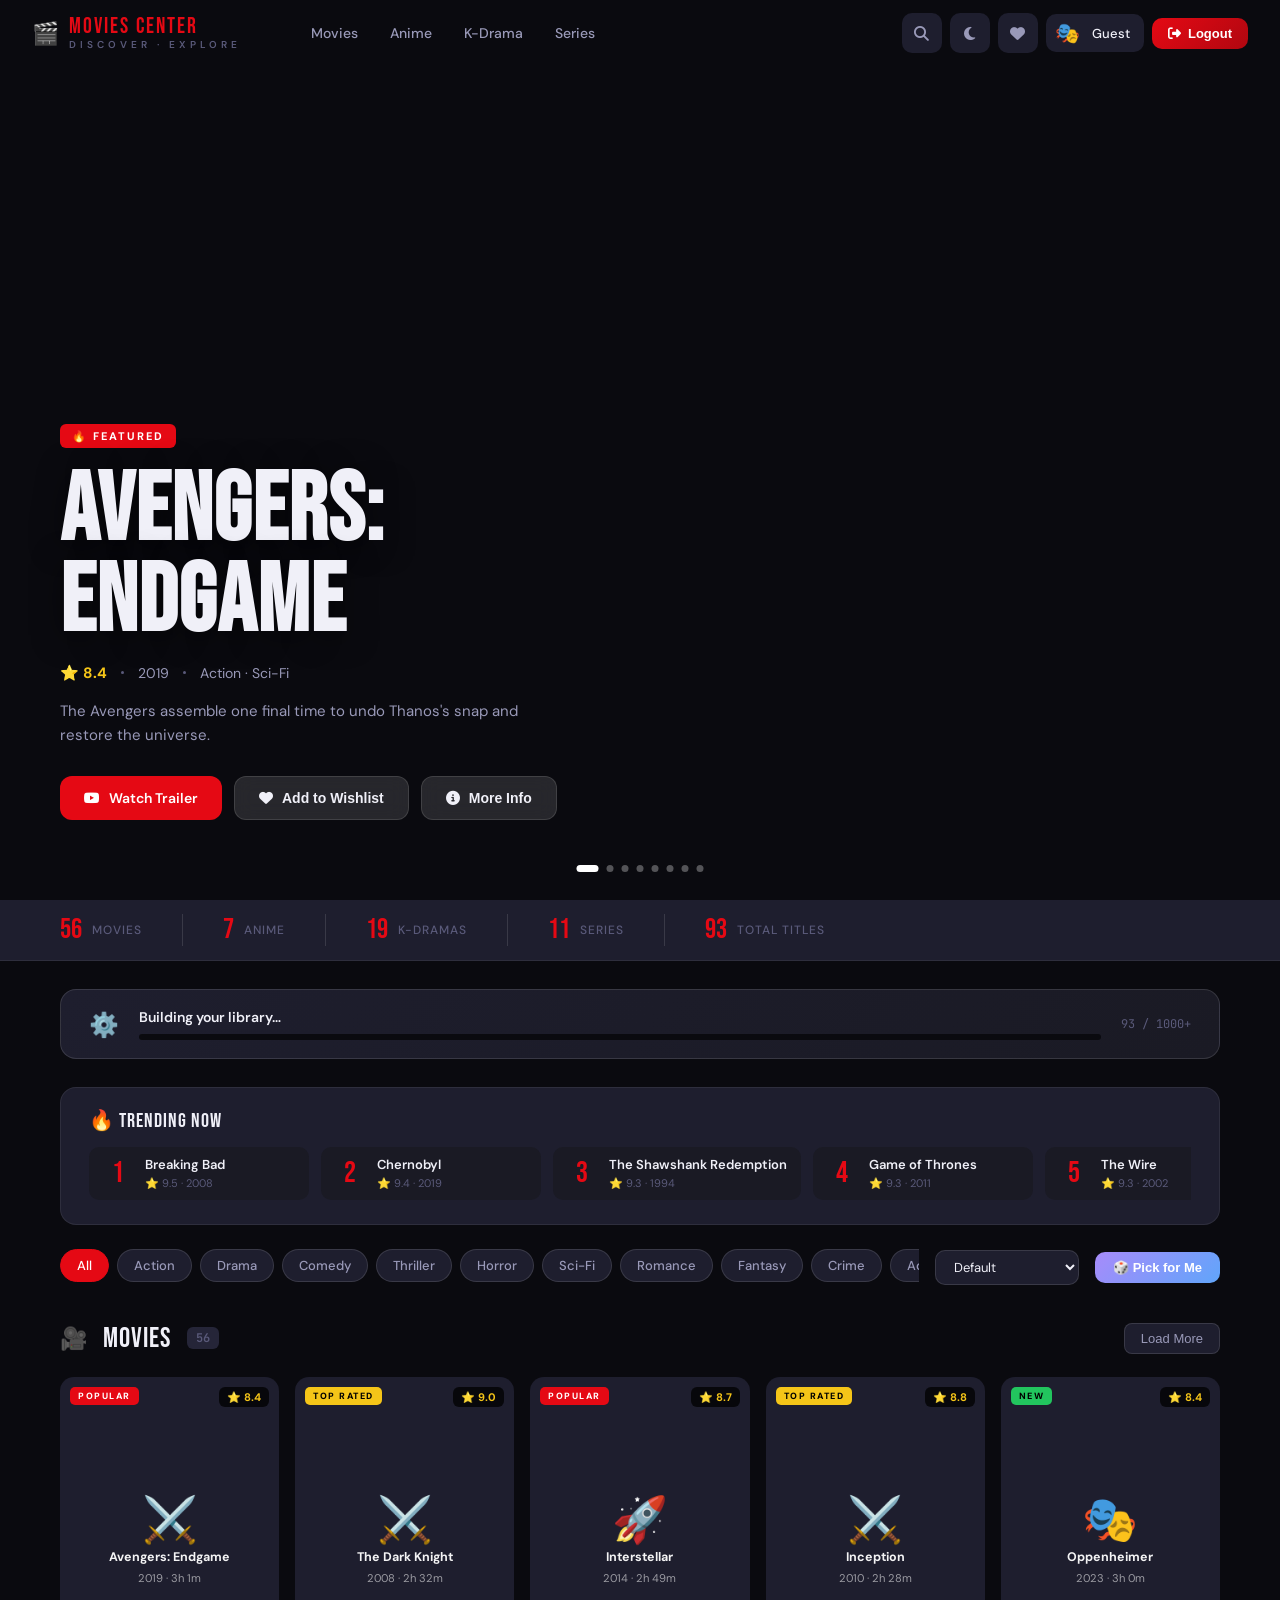
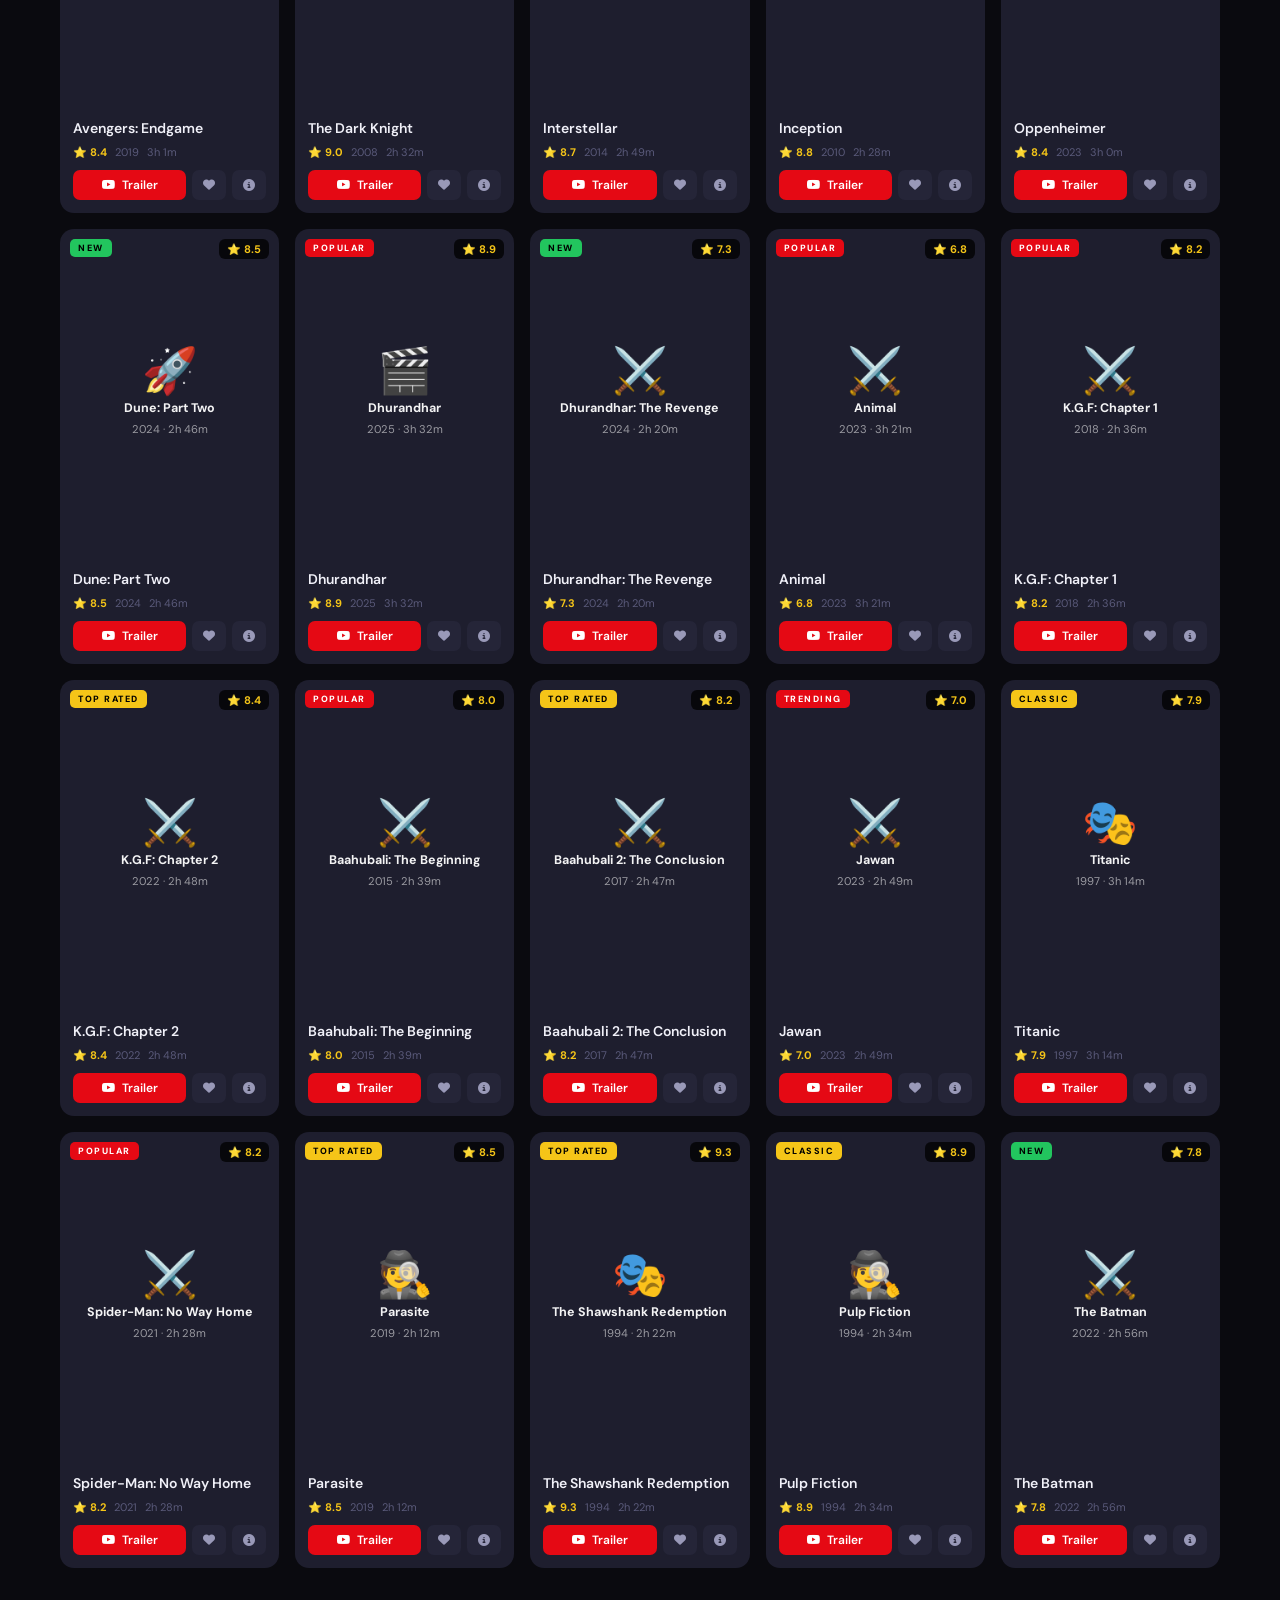
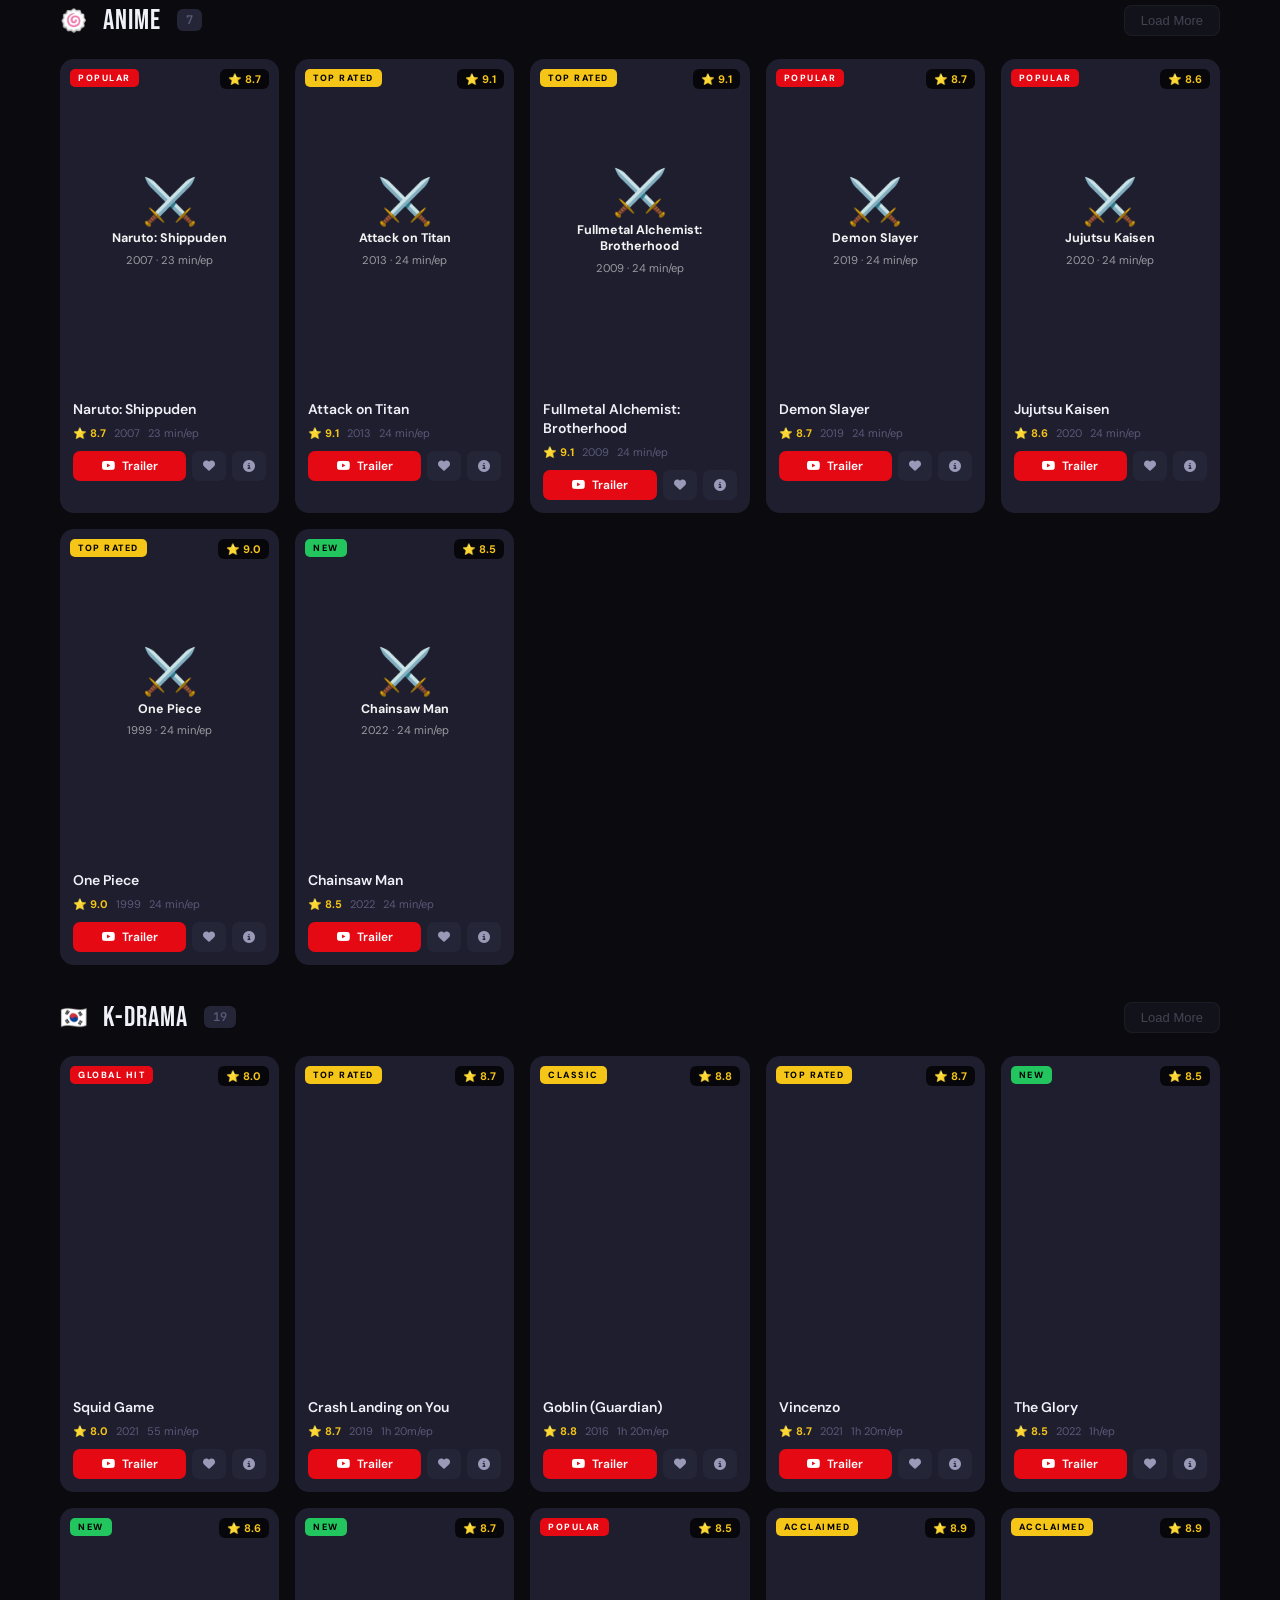
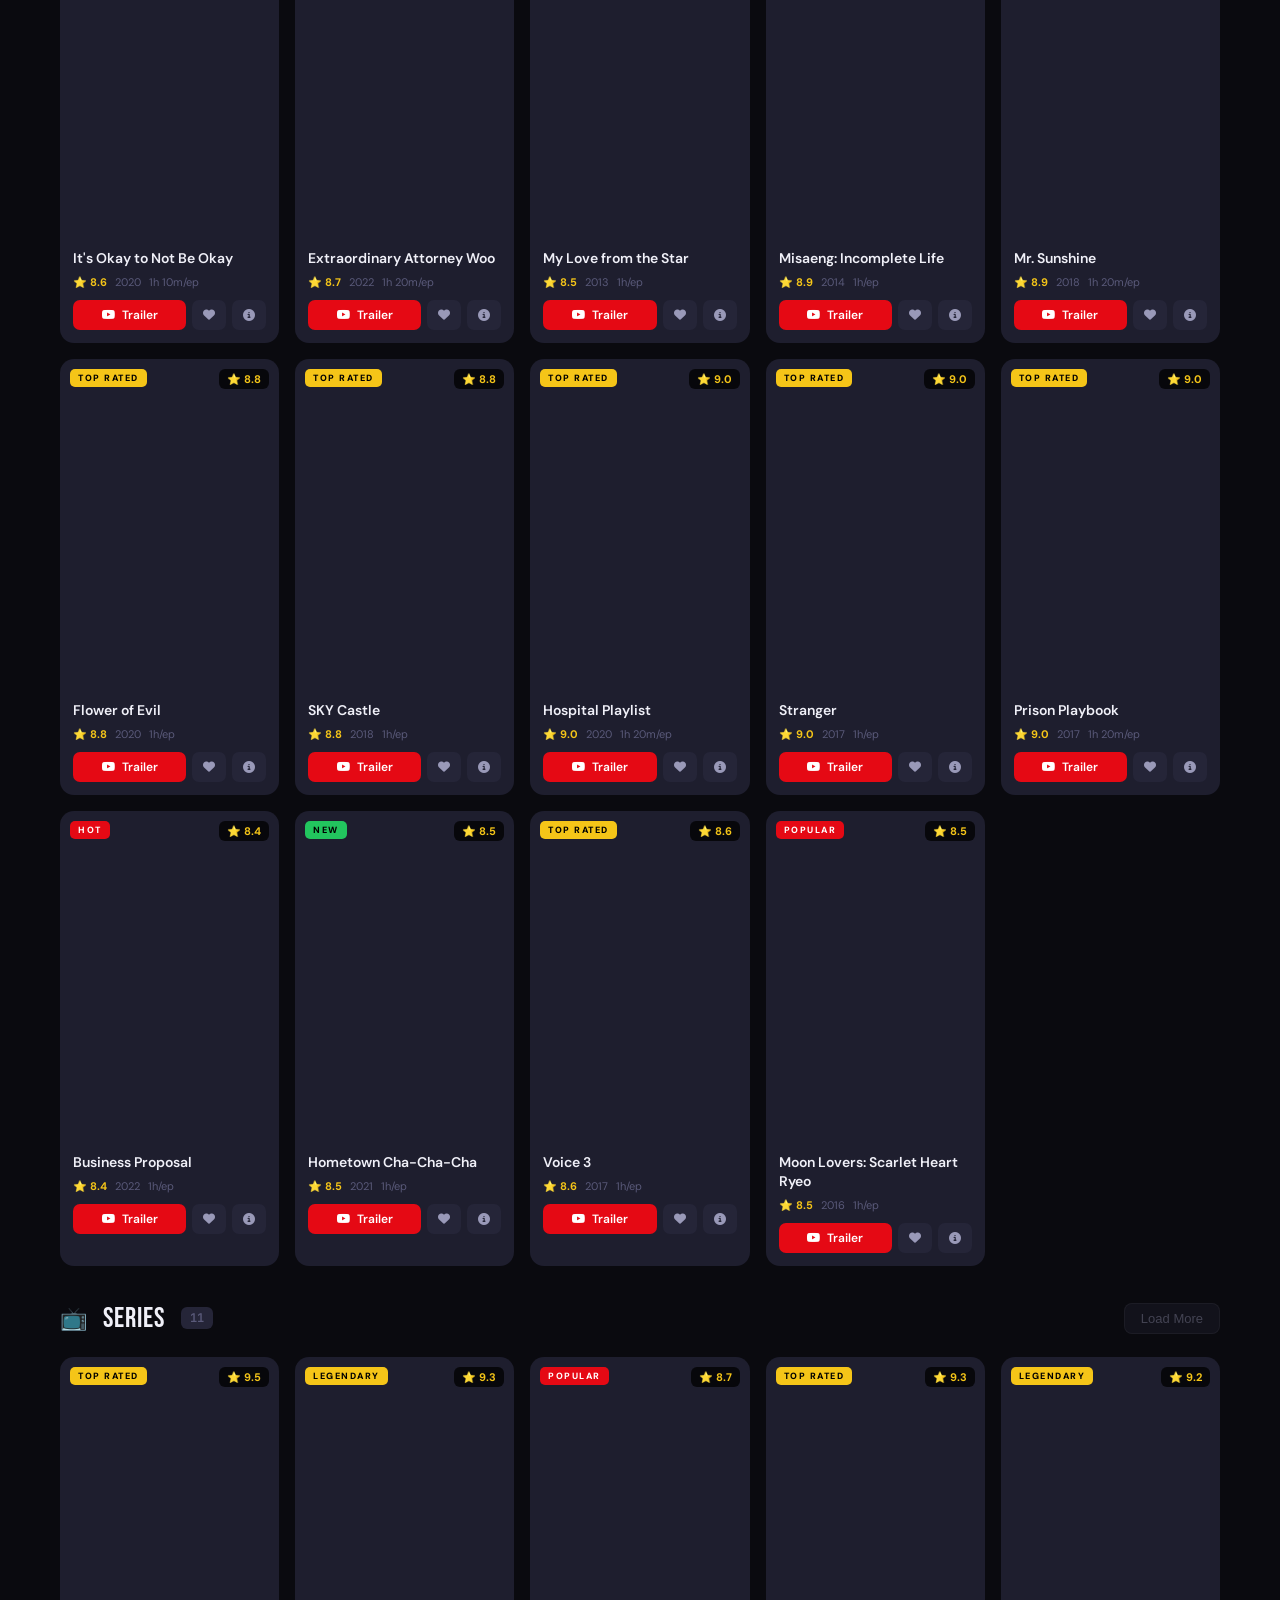
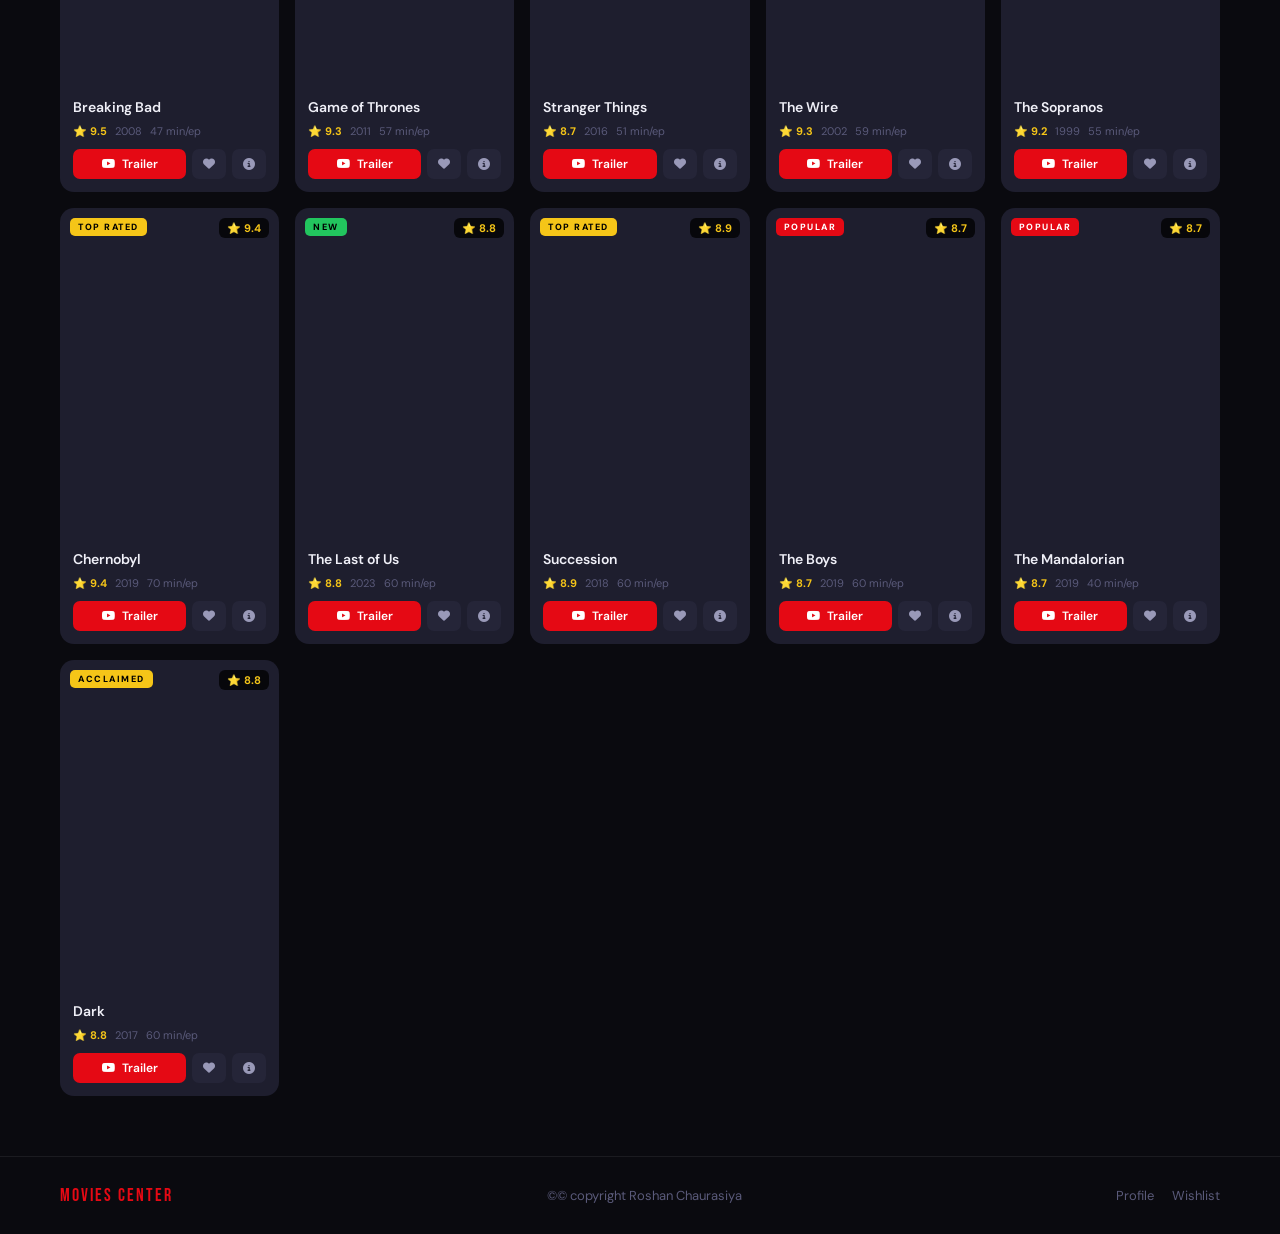
==== home.html @ f65ef21e "Add files via upload" ====
<!DOCTYPE html>
<html lang="en">
<head>
<meta charset="UTF-8"/>
<meta name="viewport" content="width=device-width,initial-scale=1.0"/>
<title>Movies Center — Discover</title>
<link rel="preconnect" href="https://fonts.googleapis.com"/>
<link href="https://fonts.googleapis.com/css2?family=Bebas+Neue&family=DM+Sans:wght@300;400;500;600&family=JetBrains+Mono:wght@400;600&display=swap" rel="stylesheet"/>
<link rel="stylesheet" href="https://cdnjs.cloudflare.com/ajax/libs/font-awesome/6.5.0/css/all.min.css"/>
<link rel = "stylesheet" href = "home.css">
</head>
<body>

<!-- ══ HEADER ══ -->
<header id="siteHeader">
  <a class="hdr-logo" href="#">
    <span class="hdr-logo-icon">🎬</span>
    <div>
      <div class="hdr-logo-text">Movies Center</div>
      <div class="hdr-logo-sub">Discover · Explore</div>
    </div>
  </a>
  <nav class="hdr-nav">
    <a onclick="navTo('moviesSection')">Movies</a>
    <a onclick="navTo('animeSection')">Anime</a>
    <a onclick="navTo('kdramaSection')">K-Drama</a>
    <a onclick="navTo('seriesSection')">Series</a>
  </nav>
  <div class="hdr-right">
    <div class="srch-inline-wrap" id="srchIW">
      <input id="srchInput" type="text" placeholder="Search titles, genres, cast…" oninput="doSearch(this.value)"/>
      <button class="srch-clear" onclick="clearSearch()" title="Clear"><i class="fa-solid fa-xmark"></i></button>
    </div>
    <button class="hdr-icon-btn" id="srchTog" title="Search (S)"><i class="fa-solid fa-magnifying-glass"></i></button>
    <button class="hdr-icon-btn" id="themeTog" title="Toggle theme (T)"><i class="fa-solid fa-moon"></i></button>
    <button class="hdr-icon-btn" onclick="openModal('wlModal')" title="Wishlist (W)">
      <i class="fa-solid fa-heart"></i>
      <span class="wl-badge" id="wlBdg">0</span>
    </button>
    <div class="hdr-profile" onclick="openModal('profBg')">
      <span class="hdr-av" id="hdrAv">🎭</span>
      <span class="hdr-nm" id="hdrNm">Guest</span>
    </div>
    <button class="logout-btn" onclick="logout()"><i class="fa-solid fa-right-from-bracket"></i> Logout</button>
  </div>
</header>

<!-- ══ HERO ══ -->
<section id="hero">
  <div class="hero-bg" id="heroBg"></div>
  <div class="hero-content">
    <div class="hero-badge" id="heroBadge">🔥 Featured</div>
    <h1 id="heroTitle">Movies Center</h1>
    <div class="hero-meta">
      <span class="hero-star" id="heroStars">⭐ 8.5</span>
      <span class="hero-dot"></span>
      <span id="heroYear"></span>
      <span class="hero-dot"></span>
      <span id="heroGenre"></span>
    </div>
    <p id="heroDesc">Discover the best movies, anime, K-dramas and series from around the world.</p>
    <div class="hero-btns">
      <a class="h-btn h-btn-primary" id="heroTrailerBtn" href="#" target="_blank" rel="noopener">
        <i class="fa-brands fa-youtube"></i> Watch Trailer
      </a>
      <button class="h-btn h-btn-sec" id="heroWlBtn" onclick="heroWlToggle()">
        <i class="fa-solid fa-heart"></i> Add to Wishlist
      </button>
      <button class="h-btn h-btn-sec" onclick="heroInfoOpen()">
        <i class="fa-solid fa-circle-info"></i> More Info
      </button>
    </div>
  </div>
  <div class="hero-dots" id="heroDots"></div>
</section>

<!-- ══ STATS BAR ══ -->
<div class="stats-bar" id="statsBar">
  <div class="stat-item"><div class="stat-num" id="s-movies">0</div><div class="stat-lbl">Movies</div></div>
  <div class="stat-div"></div>
  <div class="stat-item"><div class="stat-num" id="s-anime">0</div><div class="stat-lbl">Anime</div></div>
  <div class="stat-div"></div>
  <div class="stat-item"><div class="stat-num" id="s-kdrama">0</div><div class="stat-lbl">K-Dramas</div></div>
  <div class="stat-div"></div>
  <div class="stat-item"><div class="stat-num" id="s-series">0</div><div class="stat-lbl">Series</div></div>
  <div class="stat-div"></div>
  <div class="stat-item"><div class="stat-num" id="s-total">0</div><div class="stat-lbl">Total Titles</div></div>
</div>

<!-- ══ PROGRESS ══ -->
<div id="genProgress">
  <span class="gen-icon">⚙️</span>
  <div class="gen-text-wrap">
    <div class="gen-label" id="genLabel">Building your library…</div>
    <div class="gen-bar-wrap"><div id="genFill"></div></div>
  </div>
  <span class="gen-count" id="genCountLabel">0 / 1000+</span>
</div>

<!-- ══ TRENDING STRIP ══ -->
<div class="trending-strip section" id="trendingStrip">
  <div class="trending-title">🔥 Trending Now</div>
  <div class="trending-items" id="trendingItems"></div>
</div>

<!-- ══ CONTROLS ══ -->
<div class="controls-bar">
  <div class="genre-bar" id="genreBar"></div>
  <select class="sort-select" id="sortSel" onchange="renderAll()">
    <option value="default">Default</option>
    <option value="rating">⭐ Rating</option>
    <option value="year-new">🆕 Newest First</option>
    <option value="year-old">🕰️ Oldest First</option>
    <option value="title">🔤 A–Z</option>
  </select>
  <button class="random-btn" onclick="randomPick()">🎲 Pick for Me</button>
</div>

<!-- ══ SEARCH RESULTS ══ -->
<div id="searchSec">
  <div class="srch-hdr">
    <span class="srch-title">Search Results</span>
    <span id="srchCount"></span>
  </div>
  <div class="srch-grid" id="srchGrid"></div>
  <div class="srch-empty" id="srchEmpty" style="display:none"><i class="fa-solid fa-film"></i>No results found</div>
</div>

<!-- ══ SECTIONS ══ -->
<div class="section" id="moviesSection">
  <div class="sec-hdr">
    <span class="sec-emoji">🎥</span>
    <span class="sec-title">Movies</span>
    <span class="sec-count" id="movies-count">0</span>
    <button class="sec-more" id="movies-more" onclick="loadMore('movies')">Load More</button>
  </div>
  <div class="cards-row" id="moviesRow"></div>
</div>

<div class="section" id="animeSection">
  <div class="sec-hdr">
    <span class="sec-emoji">🍥</span>
    <span class="sec-title">Anime</span>
    <span class="sec-count" id="anime-count">0</span>
    <button class="sec-more" id="anime-more" onclick="loadMore('anime')">Load More</button>
  </div>
  <div class="cards-row" id="animeRow"></div>
</div>

<div class="section" id="kdramaSection">
  <div class="sec-hdr">
    <span class="sec-emoji">🇰🇷</span>
    <span class="sec-title">K-Drama</span>
    <span class="sec-count" id="kdrama-count">0</span>
    <button class="sec-more" id="kdrama-more" onclick="loadMore('kdrama')">Load More</button>
  </div>
  <div class="cards-row" id="kdramaRow"></div>
</div>

<div class="section" id="seriesSection">
  <div class="sec-hdr">
    <span class="sec-emoji">📺</span>
    <span class="sec-title">Series</span>
    <span class="sec-count" id="series-count">0</span>
    <button class="sec-more" id="series-more" onclick="loadMore('series')">Load More</button>
  </div>
  <div class="cards-row" id="seriesRow"></div>
</div>

<footer>
  <div class="footer-logo">Movies Center</div>
  <div class="footer-txt"> ©© copyright Roshan Chaurasiya</div>
  <div class="footer-links">
    <a href="#" onclick="openModal('profBg');return false;">Profile</a>
    <a href="#" onclick="openModal('wlModal');return false;">Wishlist</a>
  </div>
</footer>

<!-- ══ BACK TO TOP ══ -->
<button id="bttBtn" onclick="window.scrollTo({top:0,behavior:'smooth'})" title="Back to top"><i class="fa-solid fa-chevron-up"></i></button>

<!-- ══ TOAST ══ -->
<div id="toast"><span id="toastIcon"></span><span id="toastTxt"></span></div>

<!-- ══ INFO MODAL ══ -->
<div class="modal-bg" id="infoBg">
  <div class="modal-box">
    <button class="modal-close" onclick="closeModal('infoBg')"><i class="fa-solid fa-xmark"></i></button>
    <div class="info-hero" id="infoHero"></div>
    <div class="info-body">
      <div class="info-top">
        <div class="info-poster-g" id="infoPg"></div>
        <div>
          <div class="info-tags" id="infoTags"></div>
          <h2 id="infoTitle"></h2>
        </div>
      </div>
      <div class="info-meta-row" id="infoMeta"></div>
      <p id="infoDesc"></p>
      <div class="info-extras" id="infoExtras"></div>
      <div class="info-action-row">
        <button class="ia-btn ia-trailer" id="infoPlayBtn" onclick="playEmbed()"><i class="fa-solid fa-play"></i> Watch Now</button>
        <a class="ia-btn ia-trailer" id="infoTrailerBtn" href="#" target="_blank" rel="noopener"><i class="fa-brands fa-youtube"></i> Watch Trailer</a>
        <button class="ia-btn ia-wl" id="infoWlBtn" onclick="infoWlToggle()"><i class="fa-solid fa-heart"></i> Add to Wishlist</button>
      </div>
      <div class="info-embed" id="infoEmbed" style="display:none">
        <iframe id="embedFrame" src="" width="100%" height="500" frameborder="0" allowfullscreen sandbox="allow-scripts allow-same-origin"></iframe>
      </div>
      <div class="info-similar" id="infoSimilar">
        <div class="info-similar-title">Similar Titles</div>
        <div class="sim-grid" id="simGrid"></div>
      </div>
    </div>
  </div>
</div>

<!-- ══ WISHLIST MODAL ══ -->
<div class="modal-bg" id="wlModal">
  <div class="modal-box">
    <button class="modal-close" onclick="closeModal('wlModal')"><i class="fa-solid fa-xmark"></i></button>
    <div style="padding:28px 32px 32px;">
      <div class="wl-hdr">
        <span style="font-size:24px;">💖</span>
        <span class="wl-title">My Wishlist</span>
        <button class="clear-wl-btn" onclick="clearAllWishlist()">Clear All</button>
      </div>
      <div class="wl-empty" id="wlEmpty">
        <i class="fa-regular fa-heart"></i>
        <p>Your wishlist is empty</p>
        <small>Click ❤️ on any title to save it here</small>
      </div>
      <div class="wl-grid" id="wlGrid"></div>
    </div>
  </div>
</div>

<!-- ══ PROFILE MODAL ══ -->
<div class="modal-bg" id="profBg">
  <div class="modal-box prof-modal">
    <button class="modal-close" onclick="closeModal('profBg')" style="float:right;position:relative;top:0;right:0;margin:0 0 12px 0;"><i class="fa-solid fa-xmark"></i></button>
    <div class="prof-title">My Profile</div>
    <span class="prof-av-big" id="bigAv">🎭</span>
    <div class="av-grid" id="avGrid"></div>
    <div class="pf-label">Display Name</div>
    <input class="pf-inp" id="pfName" type="text" placeholder="Enter your name…" maxlength="24"/>
    <button class="pf-save" onclick="saveProfile()">Save Profile</button>
    <div id="saveMsg"></div>
  </div>
</div>

<script src = "home.js" ></script>
</body>
</html>
---- home.css ----
:root{
  --bg:#0a0a0f;
  --bg2:#111118;
  --bg3:#1a1a24;
  --surface:#1e1e2e;
  --surface2:#252538;
  --border:rgba(255,255,255,.07);
  --border2:rgba(255,255,255,.12);
  --text:#f0f0f8;
  --text2:#9999b8;
  --text3:#5a5a7a;
  --accent:#e50914;
  --accent2:#ff6b35;
  --gold:#f5c518;
  --green:#22c55e;
  --purple:#a78bfa;
  --blue:#60a5fa;
  --card-r:14px;
  --trans:.22s cubic-bezier(.4,0,.2,1);
}

[data-theme="light"]{
  --bg:#f0f0f8;
  --bg2:#e8e8f4;
  --bg3:#dcdcee;
  --surface:#ffffff;
  --surface2:#f4f4fc;
  --border:rgba(0,0,0,.08);
  --border2:rgba(0,0,0,.14);
  --text:#0a0a1a;
  --text2:#44445a;
  --text3:#9090a8;
}
*,*::before,*::after{box-sizing:border-box;margin:0;padding:0;}
html{scroll-behavior:smooth;}
body{font-family:'DM Sans',sans-serif;background:var(--bg);color:var(--text);min-height:100vh;overflow-x:hidden;transition:background var(--trans),color var(--trans);}

/* ── SCROLLBAR ── */
::-webkit-scrollbar{width:6px;}
::-webkit-scrollbar-track{background:var(--bg);}
::-webkit-scrollbar-thumb{background:var(--surface2);border-radius:3px;}

/* ── HEADER ── */
#siteHeader{position:fixed;top:0;left:0;right:0;z-index:200;padding:0 32px;height:66px;display:flex;align-items:center;gap:24px;transition:background .3s,backdrop-filter .3s,box-shadow .3s;}
#siteHeader.solid{background:rgba(10,10,15,.92);backdrop-filter:blur(18px);box-shadow:0 1px 0 var(--border);}
[data-theme="light"] #siteHeader.solid{background:rgba(240,240,248,.92);}
.hdr-logo{display:flex;align-items:center;gap:10px;text-decoration:none;flex-shrink:0;}
.hdr-logo-icon{font-size:22px;}
.hdr-logo-text{font-family:'Bebas Neue',sans-serif;font-size:22px;letter-spacing:2px;color:var(--accent);line-height:1;}
.hdr-logo-sub{font-size:10px;font-weight:600;letter-spacing:4px;color:var(--text3);text-transform:uppercase;line-height:1;margin-top:2px;}
.hdr-nav{display:flex;align-items:center;gap:4px;margin-left:32px;}
.hdr-nav a{font-size:14px;font-weight:500;color:var(--text2);text-decoration:none;padding:7px 14px;border-radius:8px;transition:color var(--trans),background var(--trans);cursor:pointer;}
.hdr-nav a:hover,.hdr-nav a.active-nav{color:var(--text);background:var(--surface);}
.hdr-right{margin-left:auto;display:flex;align-items:center;gap:8px;}
.hdr-icon-btn{width:40px;height:40px;border:none;background:var(--surface);border-radius:10px;color:var(--text2);cursor:pointer;display:flex;align-items:center;justify-content:center;font-size:15px;transition:all var(--trans);position:relative;}
.hdr-icon-btn:hover{background:var(--surface2);color:var(--text);}
.wl-badge{position:absolute;top:-4px;right:-4px;background:var(--accent);color:#fff;font-size:9px;font-weight:700;min-width:16px;height:16px;border-radius:8px;display:none;align-items:center;justify-content:center;padding:0 4px;}
.wl-badge.show{display:flex;}
.hdr-profile{display:flex;align-items:center;gap:10px;background:var(--surface);padding:6px 14px 6px 8px;border-radius:10px;cursor:pointer;transition:background var(--trans);}
.hdr-profile:hover{background:var(--surface2);}
.hdr-av{font-size:20px;width:28px;text-align:center;}
.hdr-nm{font-size:13px;font-weight:500;color:var(--text);}
.logout-btn{background:linear-gradient(135deg,var(--accent),#b00710);color:#fff;border:none;padding:8px 16px;border-radius:10px;font-size:13px;font-weight:600;cursor:pointer;display:flex;align-items:center;gap:7px;transition:opacity var(--trans),transform var(--trans);}
.logout-btn:hover{opacity:.88;transform:translateY(-1px);}

/* ── SEARCH BAR ── */
.srch-inline-wrap{overflow:hidden;max-width:0;opacity:0;transition:max-width .35s ease,opacity .25s ease;display:flex;align-items:center;}
.srch-inline-wrap.open{max-width:340px;opacity:1;}
.srch-inline-wrap input{background:var(--surface);border:1px solid var(--border2);color:var(--text);padding:8px 14px;border-radius:10px;font-size:14px;font-family:inherit;width:280px;outline:none;transition:border-color var(--trans);}
.srch-inline-wrap input:focus{border-color:var(--accent);}
.srch-clear{background:none;border:none;color:var(--text3);cursor:pointer;padding:4px 8px;font-size:14px;transition:color var(--trans);}
.srch-clear:hover{color:var(--text);}

/* ── HERO ── */
#hero{height:100vh;min-height:600px;position:relative;display:flex;align-items:flex-end;padding:0 60px 80px;overflow:hidden;}
.hero-bg{position:absolute;inset:0;background-size:cover;background-position:center top;transition:opacity .8s ease;}
.hero-bg::after{content:'';position:absolute;inset:0;background:linear-gradient(to right,rgba(10,10,15,.95) 38%,rgba(10,10,15,.4) 70%,transparent 100%),linear-gradient(to top,rgba(10,10,15,.98) 0%,rgba(10,10,15,.5) 30%,transparent 60%);}
[data-theme="light"] .hero-bg::after{background:linear-gradient(to right,rgba(240,240,248,.96) 38%,rgba(240,240,248,.55) 70%,transparent 100%),linear-gradient(to top,rgba(240,240,248,.98) 0%,rgba(240,240,248,.6) 30%,transparent 60%);}
.hero-content{position:relative;z-index:2;max-width:600px;}
.hero-badge{display:inline-flex;align-items:center;gap:7px;background:var(--accent);color:#fff;font-size:11px;font-weight:700;letter-spacing:2px;text-transform:uppercase;padding:5px 12px;border-radius:6px;margin-bottom:18px;}
#heroTitle{font-family:'Bebas Neue',sans-serif;font-size:clamp(52px,8vw,96px);line-height:.95;letter-spacing:1px;margin-bottom:14px;text-shadow:0 4px 30px rgba(0,0,0,.5);}
.hero-meta{display:flex;align-items:center;gap:14px;font-size:14px;color:var(--text2);margin-bottom:16px;flex-wrap:wrap;}
.hero-star{color:var(--gold);font-weight:700;font-size:15px;}
.hero-dot{width:3px;height:3px;border-radius:50%;background:var(--text3);}
#heroDesc{font-size:15px;color:var(--text2);line-height:1.65;max-width:480px;margin-bottom:28px;display:-webkit-box;-webkit-line-clamp:3;line-clamp:3;-webkit-box-orient:vertical;overflow:hidden;}
.hero-btns{display:flex;gap:12px;flex-wrap:wrap;}
.h-btn{display:inline-flex;align-items:center;gap:9px;padding:13px 24px;border-radius:12px;font-size:14px;font-weight:600;cursor:pointer;transition:all var(--trans);border:none;text-decoration:none;}
.h-btn-primary{background:var(--accent);color:#fff;}
.h-btn-primary:hover{background:#c5030e;transform:translateY(-2px);box-shadow:0 8px 30px rgba(229,9,20,.4);}
.h-btn-sec{background:rgba(255,255,255,.12);color:var(--text);backdrop-filter:blur(10px);border:1px solid var(--border2);}
.h-btn-sec:hover{background:rgba(255,255,255,.2);transform:translateY(-2px);}
.h-btn-sec.active{background:var(--accent);color:#fff;border-color:transparent;}
/* Hero dots */
.hero-dots{position:absolute;bottom:28px;left:50%;transform:translateX(-50%);display:flex;gap:8px;z-index:3;}
.h-dot{width:7px;height:7px;border-radius:50%;background:rgba(255,255,255,.3);cursor:pointer;transition:all .3s;}
.h-dot.active{background:#fff;width:22px;border-radius:4px;}

/* ── STATS BAR ── */
.stats-bar{background:var(--surface);border-bottom:1px solid var(--border);padding:14px 60px;display:flex;align-items:center;gap:40px;overflow-x:auto;}
.stat-item{display:flex;align-items:center;gap:10px;flex-shrink:0;}
.stat-num{font-family:'Bebas Neue',sans-serif;font-size:28px;color:var(--accent);line-height:1;}
.stat-lbl{font-size:12px;font-weight:500;color:var(--text3);text-transform:uppercase;letter-spacing:1px;}
.stat-div{width:1px;height:32px;background:var(--border2);}

/* ── PROGRESS BAR ── */
#genProgress{background:linear-gradient(135deg,var(--surface),var(--bg3));border:1px solid var(--border2);border-radius:16px;padding:18px 28px;margin:28px 60px 0;display:none;align-items:center;gap:20px;}
.gen-icon{font-size:24px;animation:spin 2s linear infinite;}
@keyframes spin{to{transform:rotate(360deg);}}
.gen-text-wrap{flex:1;}
.gen-label{font-size:14px;font-weight:600;color:var(--text);margin-bottom:8px;}
.gen-bar-wrap{background:var(--bg);border-radius:6px;height:6px;overflow:hidden;}
#genFill{height:100%;background:linear-gradient(90deg,var(--accent),var(--accent2));border-radius:6px;width:4%;transition:width .5s ease;}
.gen-count{font-family:'JetBrains Mono',monospace;font-size:12px;color:var(--text3);white-space:nowrap;}

/* ── CONTROLS BAR ── */
.controls-bar{padding:24px 60px 0;display:flex;align-items:center;gap:16px;flex-wrap:wrap;}
.genre-bar{display:flex;gap:8px;overflow-x:auto;flex:1;padding-bottom:4px;}
.genre-bar::-webkit-scrollbar{height:0;}
.g-chip{padding:7px 16px;border-radius:20px;border:1px solid var(--border2);background:var(--surface);color:var(--text2);font-size:13px;font-weight:500;cursor:pointer;white-space:nowrap;transition:all var(--trans);}
.g-chip:hover{border-color:var(--accent);color:var(--text);}
.g-chip.active{background:var(--accent);border-color:var(--accent);color:#fff;}
.sort-select{background:var(--surface);border:1px solid var(--border2);color:var(--text);padding:7px 14px;border-radius:10px;font-size:13px;font-family:inherit;cursor:pointer;outline:none;transition:border-color var(--trans);}
.sort-select:focus{border-color:var(--accent);}
.random-btn{display:flex;align-items:center;gap:8px;background:linear-gradient(135deg,var(--purple),var(--blue));color:#fff;border:none;padding:8px 18px;border-radius:10px;font-size:13px;font-weight:600;cursor:pointer;transition:opacity var(--trans),transform var(--trans);white-space:nowrap;}
.random-btn:hover{opacity:.88;transform:translateY(-1px);}

/* ── SECTIONS ── */
.section{padding:36px 60px 0;opacity:0;transform:translateY(28px);transition:opacity .6s ease,transform .6s ease;}
.section.visible{opacity:1;transform:none;}
.sec-hdr{display:flex;align-items:center;gap:16px;margin-bottom:22px;}
.sec-title{font-family:'Bebas Neue',sans-serif;font-size:28px;letter-spacing:1px;}
.sec-emoji{font-size:22px;}
.sec-count{font-size:12px;font-weight:600;background:var(--surface2);color:var(--text3);padding:3px 9px;border-radius:6px;font-family:'JetBrains Mono',monospace;}
.sec-more{margin-left:auto;background:var(--surface);border:1px solid var(--border2);color:var(--text2);padding:7px 16px;border-radius:8px;font-size:13px;cursor:pointer;transition:all var(--trans);}
.sec-more:hover:not(:disabled){background:var(--surface2);color:var(--text);}
.sec-more:disabled{opacity:.4;cursor:not-allowed;}
.cards-row{display:grid;grid-template-columns:repeat(auto-fill,minmax(190px,1fr));gap:16px;}

/* ── CARD ── */
.movie-card{border-radius:var(--card-r);overflow:hidden;background:var(--surface);cursor:pointer;transition:transform .25s ease,box-shadow .25s ease;position:relative;}
.movie-card:hover{transform:translateY(-6px) scale(1.015);box-shadow:0 20px 50px rgba(0,0,0,.5);}
.poster{position:relative;aspect-ratio:2/3;overflow:hidden;}
.poster img{width:100%;height:100%;object-fit:cover;display:block;transition:transform .4s ease;}
.movie-card:hover .poster img{transform:scale(1.06);}
.poster-fb{position:absolute;inset:0;display:flex;flex-direction:column;align-items:center;justify-content:center;font-size:50px;pointer-events:none;}
.poster-letter{font-family:'Bebas Neue',sans-serif;font-size:60px;color:rgba(255,255,255,.12);margin-top:-8px;}
.card-bdg{position:absolute;top:10px;left:10px;font-size:9px;font-weight:800;letter-spacing:1.5px;text-transform:uppercase;padding:3px 8px;border-radius:5px;z-index:2;}
.bdg-red{background:var(--accent);color:#fff;}
.bdg-gold{background:var(--gold);color:#000;}
.bdg-green{background:var(--green);color:#000;}
.rtg-bdg{position:absolute;top:10px;right:10px;background:rgba(0,0,0,.75);backdrop-filter:blur(6px);color:var(--gold);font-size:11px;font-weight:700;padding:3px 8px;border-radius:6px;z-index:2;}
.poster-ov{position:absolute;inset:0;background:rgba(0,0,0,.5);display:flex;align-items:center;justify-content:center;opacity:0;transition:opacity var(--trans);z-index:3;}
.movie-card:hover .poster-ov{opacity:1;}
.play-circle{width:54px;height:54px;border-radius:50%;background:rgba(255,255,255,.15);backdrop-filter:blur(8px);border:2px solid rgba(255,255,255,.4);display:flex;align-items:center;justify-content:center;font-size:18px;color:#fff;transition:transform .2s,background .2s;}
.play-circle:hover{background:var(--accent);transform:scale(1.12);border-color:var(--accent);}
.rm-btn{position:absolute;top:8px;right:8px;width:28px;height:28px;border-radius:50%;background:rgba(229,9,20,.85);border:none;color:#fff;font-size:12px;cursor:pointer;display:flex;align-items:center;justify-content:center;z-index:4;transition:transform var(--trans),background var(--trans);}
.rm-btn:hover{background:var(--accent);transform:scale(1.15);}
.card-info{padding:13px;}
.card-title{font-size:14px;font-weight:600;line-height:1.35;margin-bottom:7px;display:-webkit-box;-webkit-line-clamp:2;line-clamp:2;-webkit-box-orient:vertical;overflow:hidden;}
.card-meta{display:flex;align-items:center;gap:8px;font-size:11px;color:var(--text3);margin-bottom:11px;flex-wrap:wrap;}
.card-rtg{color:var(--gold);font-weight:700;}
.card-btns{display:flex;gap:6px;}
.cbtn{display:inline-flex;align-items:center;justify-content:center;gap:6px;border:none;border-radius:7px;font-size:12px;font-weight:600;cursor:pointer;padding:7px 10px;transition:all var(--trans);}
.cb-play{background:var(--accent);color:#fff;flex:1;text-decoration:none;}
.cb-play:hover{background:#c5030e;}
.cb-wl{background:var(--surface2);color:var(--text2);width:34px;padding:0;}
.cb-wl:hover,.cb-wl.active{background:#e50914;color:#fff;}
.cb-info{background:var(--surface2);color:var(--text2);width:34px;padding:0;}
.cb-info:hover{background:var(--surface);color:var(--text);}

/* ── SEARCH SECTION ── */
#searchSec{padding:28px 60px 0;display:none;}
#searchSec.show{display:block;}
.srch-hdr{display:flex;align-items:center;gap:14px;margin-bottom:20px;}
.srch-title{font-family:'Bebas Neue',sans-serif;font-size:22px;letter-spacing:1px;}
#srchCount{font-size:13px;color:var(--text3);font-family:'JetBrains Mono',monospace;}
.srch-grid{display:grid;grid-template-columns:repeat(auto-fill,minmax(190px,1fr));gap:16px;}
.srch-empty{padding:60px;text-align:center;color:var(--text3);}
.srch-empty i{font-size:40px;margin-bottom:12px;display:block;}

/* ── TRENDING STRIP ── */
.trending-strip{margin:28px 60px 0;background:var(--surface);border-radius:16px;padding:20px 28px;border:1px solid var(--border);}
.trending-title{font-family:'Bebas Neue',sans-serif;font-size:20px;letter-spacing:1px;margin-bottom:14px;display:flex;align-items:center;gap:10px;}
.trending-items{display:flex;gap:12px;overflow-x:auto;padding-bottom:4px;}
.trending-items::-webkit-scrollbar{height:0;}
.t-item{display:flex;align-items:center;gap:12px;background:var(--bg3);border-radius:10px;padding:10px 14px;flex-shrink:0;cursor:pointer;transition:background var(--trans);min-width:220px;}
.t-item:hover{background:var(--surface2);}
.t-rank{font-family:'Bebas Neue',sans-serif;font-size:30px;color:var(--accent);line-height:1;min-width:30px;text-align:center;}
.t-info .t-name{font-size:13px;font-weight:600;line-height:1.3;}
.t-info .t-meta{font-size:11px;color:var(--text3);margin-top:2px;}

/* ── WISHLIST PAGE ── */
#wlSec{padding:28px 60px 0;}
.wl-hdr{display:flex;align-items:center;gap:14px;margin-bottom:22px;}
.wl-title{font-family:'Bebas Neue',sans-serif;font-size:28px;letter-spacing:1px;}
.clear-wl-btn{margin-left:auto;background:var(--surface);border:1px solid var(--border2);color:var(--text2);padding:7px 16px;border-radius:8px;font-size:13px;cursor:pointer;transition:all var(--trans);}
.clear-wl-btn:hover{border-color:var(--accent);color:var(--accent);}
.wl-empty{padding:80px 0;text-align:center;color:var(--text3);display:none;}
.wl-empty i{font-size:56px;margin-bottom:16px;display:block;opacity:.3;}
.wl-empty p{font-size:16px;}
.wl-empty small{font-size:13px;opacity:.7;display:block;margin-top:6px;}
.wl-grid{display:grid;grid-template-columns:repeat(auto-fill,minmax(190px,1fr));gap:16px;}

/* ── MODAL ── */
.modal-bg{position:fixed;inset:0;background:rgba(0,0,0,.85);backdrop-filter:blur(12px);z-index:300;display:none;align-items:center;justify-content:center;padding:20px;}
.modal-bg.open{display:flex;}
.modal-box{background:var(--bg2);border:1px solid var(--border);border-radius:20px;width:100%;max-width:900px;max-height:90vh;overflow-y:auto;position:relative;animation:modalIn .3s cubic-bezier(.34,1.56,.64,1);}
@keyframes modalIn{from{opacity:0;transform:scale(.92) translateY(20px);}to{opacity:1;transform:none;}}
.modal-close{position:sticky;top:0;right:0;float:right;margin:16px 16px 0 0;background:var(--surface2);border:none;color:var(--text2);width:34px;height:34px;border-radius:50%;cursor:pointer;font-size:14px;display:flex;align-items:center;justify-content:center;z-index:10;transition:all var(--trans);}
.modal-close:hover{background:var(--accent);color:#fff;}
/* Info modal */
.info-hero{height:280px;background-size:cover;background-position:center;position:relative;border-radius:20px 20px 0 0;overflow:hidden;}
.info-hero::after{content:'';position:absolute;inset:0;background:linear-gradient(to top,var(--bg2) 0%,rgba(10,10,15,.4) 60%,transparent 100%);}
.info-body{padding:28px 32px 32px;}
.info-top{display:flex;gap:20px;margin-bottom:20px;}
.info-poster-g{width:80px;height:80px;border-radius:12px;display:flex;align-items:center;justify-content:center;font-size:36px;flex-shrink:0;border:2px solid var(--border);}
.info-tags{display:flex;gap:7px;flex-wrap:wrap;margin-bottom:12px;}
.itag{font-size:11px;font-weight:700;letter-spacing:1px;text-transform:uppercase;padding:3px 9px;border-radius:6px;}
.itag-type{background:var(--accent);color:#fff;}
.itag-g{background:var(--surface2);color:var(--text2);}
#infoTitle{font-family:'Bebas Neue',sans-serif;font-size:clamp(28px,5vw,46px);letter-spacing:1px;line-height:.97;margin-bottom:10px;}
.info-meta-row{display:flex;align-items:center;gap:12px;flex-wrap:wrap;margin-bottom:16px;font-size:13px;color:var(--text2);}
.info-rtg{color:var(--gold);font-weight:700;font-size:15px;}
.stars-row{display:flex;gap:3px;}
.star{color:var(--gold);font-size:13px;}
.star.empty{color:var(--text3);}
#infoDesc{font-size:15px;color:var(--text2);line-height:1.72;margin-bottom:20px;}
.info-extras{display:flex;flex-wrap:wrap;gap:8px;margin-bottom:20px;}
.info-extra-tag{background:var(--surface);border:1px solid var(--border2);color:var(--text2);font-size:12px;padding:5px 12px;border-radius:7px;}
.info-action-row{display:flex;gap:10px;flex-wrap:wrap;}
.ia-btn{display:inline-flex;align-items:center;gap:8px;padding:11px 22px;border-radius:10px;font-size:14px;font-weight:600;cursor:pointer;transition:all var(--trans);border:none;text-decoration:none;}
.ia-trailer{background:var(--accent);color:#fff;}
.ia-trailer:hover{background:#c5030e;transform:translateY(-1px);}
.ia-wl{background:var(--surface2);color:var(--text);border:1px solid var(--border2);}
.ia-wl:hover,.ia-wl.active{background:var(--accent);color:#fff;border-color:transparent;}
.info-embed{margin-top:20px;border-radius:12px;overflow:hidden;background:#000;}
.info-embed iframe{display:block;}
.info-similar{margin-top:28px;border-top:1px solid var(--border);padding-top:24px;}
.info-similar-title{font-family:'Bebas Neue',sans-serif;font-size:20px;margin-bottom:16px;letter-spacing:.5px;}
.sim-grid{display:grid;grid-template-columns:repeat(auto-fill,minmax(140px,1fr));gap:12px;}
/* Profile modal */
.prof-modal{max-width:480px;padding:32px;}
.prof-title{font-family:'Bebas Neue',sans-serif;font-size:28px;letter-spacing:1px;margin-bottom:24px;}
.prof-av-big{font-size:64px;text-align:center;display:block;margin-bottom:16px;cursor:pointer;transition:transform .2s;}
.prof-av-big:hover{transform:scale(1.1);}
.av-grid{display:grid;grid-template-columns:repeat(6,1fr);gap:8px;margin-bottom:20px;}
.av-i{font-size:26px;text-align:center;padding:8px;border-radius:8px;cursor:pointer;border:2px solid transparent;transition:all .2s;}
.av-i:hover,.av-i.sel{border-color:var(--accent);background:var(--surface2);}
.pf-label{font-size:12px;font-weight:600;color:var(--text3);text-transform:uppercase;letter-spacing:1px;margin-bottom:6px;}
.pf-inp{width:100%;background:var(--surface);border:1px solid var(--border2);color:var(--text);padding:10px 14px;border-radius:10px;font-size:15px;font-family:inherit;outline:none;transition:border-color var(--trans);margin-bottom:16px;}
.pf-inp:focus{border-color:var(--accent);}
.pf-save{width:100%;background:linear-gradient(135deg,var(--accent),#b00710);color:#fff;border:none;padding:12px;border-radius:10px;font-size:15px;font-weight:700;cursor:pointer;transition:opacity var(--trans);}
.pf-save:hover{opacity:.88;}
#saveMsg{text-align:center;font-size:13px;color:var(--green);margin-top:10px;height:20px;}

/* ── TOAST ── */
#toast{position:fixed;bottom:30px;left:50%;transform:translateX(-50%) translateY(20px);background:var(--surface2);border:1px solid var(--border2);color:var(--text);padding:12px 22px;border-radius:12px;font-size:14px;font-weight:500;opacity:0;pointer-events:none;transition:all .3s;z-index:500;white-space:nowrap;display:flex;align-items:center;gap:10px;}
#toast.show{opacity:1;transform:translateX(-50%) translateY(0);}
#toast.toast-success{border-color:var(--green);}
#toast.toast-error{border-color:var(--accent);}

/* ── KEYBOARD HINTS ── */
.kbd{display:inline-flex;align-items:center;background:var(--surface2);border:1px solid var(--border2);border-radius:4px;padding:2px 6px;font-size:10px;font-family:'JetBrains Mono',monospace;color:var(--text3);}

/* ── FOOTER ── */
footer{margin-top:60px;padding:28px 60px;border-top:1px solid var(--border);display:flex;align-items:center;justify-content:space-between;flex-wrap:wrap;gap:12px;}
.footer-logo{font-family:'Bebas Neue',sans-serif;font-size:18px;letter-spacing:2px;color:var(--accent);}
.footer-txt{font-size:13px;color:var(--text3);}
.footer-links{display:flex;gap:18px;}
.footer-links a{font-size:13px;color:var(--text3);text-decoration:none;transition:color var(--trans);}
.footer-links a:hover{color:var(--text);}

/* ── BACK TO TOP ── */
#bttBtn{position:fixed;bottom:80px;right:28px;width:44px;height:44px;border-radius:50%;background:var(--accent);color:#fff;border:none;cursor:pointer;font-size:15px;display:none;align-items:center;justify-content:center;z-index:100;box-shadow:0 4px 20px rgba(229,9,20,.4);transition:opacity .3s,transform .3s;}
#bttBtn.show{display:flex;}
#bttBtn:hover{transform:translateY(-3px);}

/* ── RESPONSIVE ── */
@media(max-width:900px){
  #siteHeader{padding:0 20px;}
  #hero{padding:0 24px 64px;}
  .stats-bar,.controls-bar,.section,#searchSec,#wlSec,.trending-strip,#genProgress{padding-left:20px!important;padding-right:20px!important;margin-left:0!important;margin-right:0!important;}
  .hdr-nav{display:none;}
  footer{padding:20px;}
}
@media(max-width:480px){
  .cards-row,.srch-grid,.wl-grid,.sim-grid{grid-template-columns:repeat(auto-fill,minmax(150px,1fr));}
  #heroTitle{font-size:48px;}
  .h-btn{padding:10px 18px;font-size:13px;}
}

/* ── THEME TRANSITION ── */
.theme-transition *{transition:background-color .3s,border-color .3s,color .3s!important;}
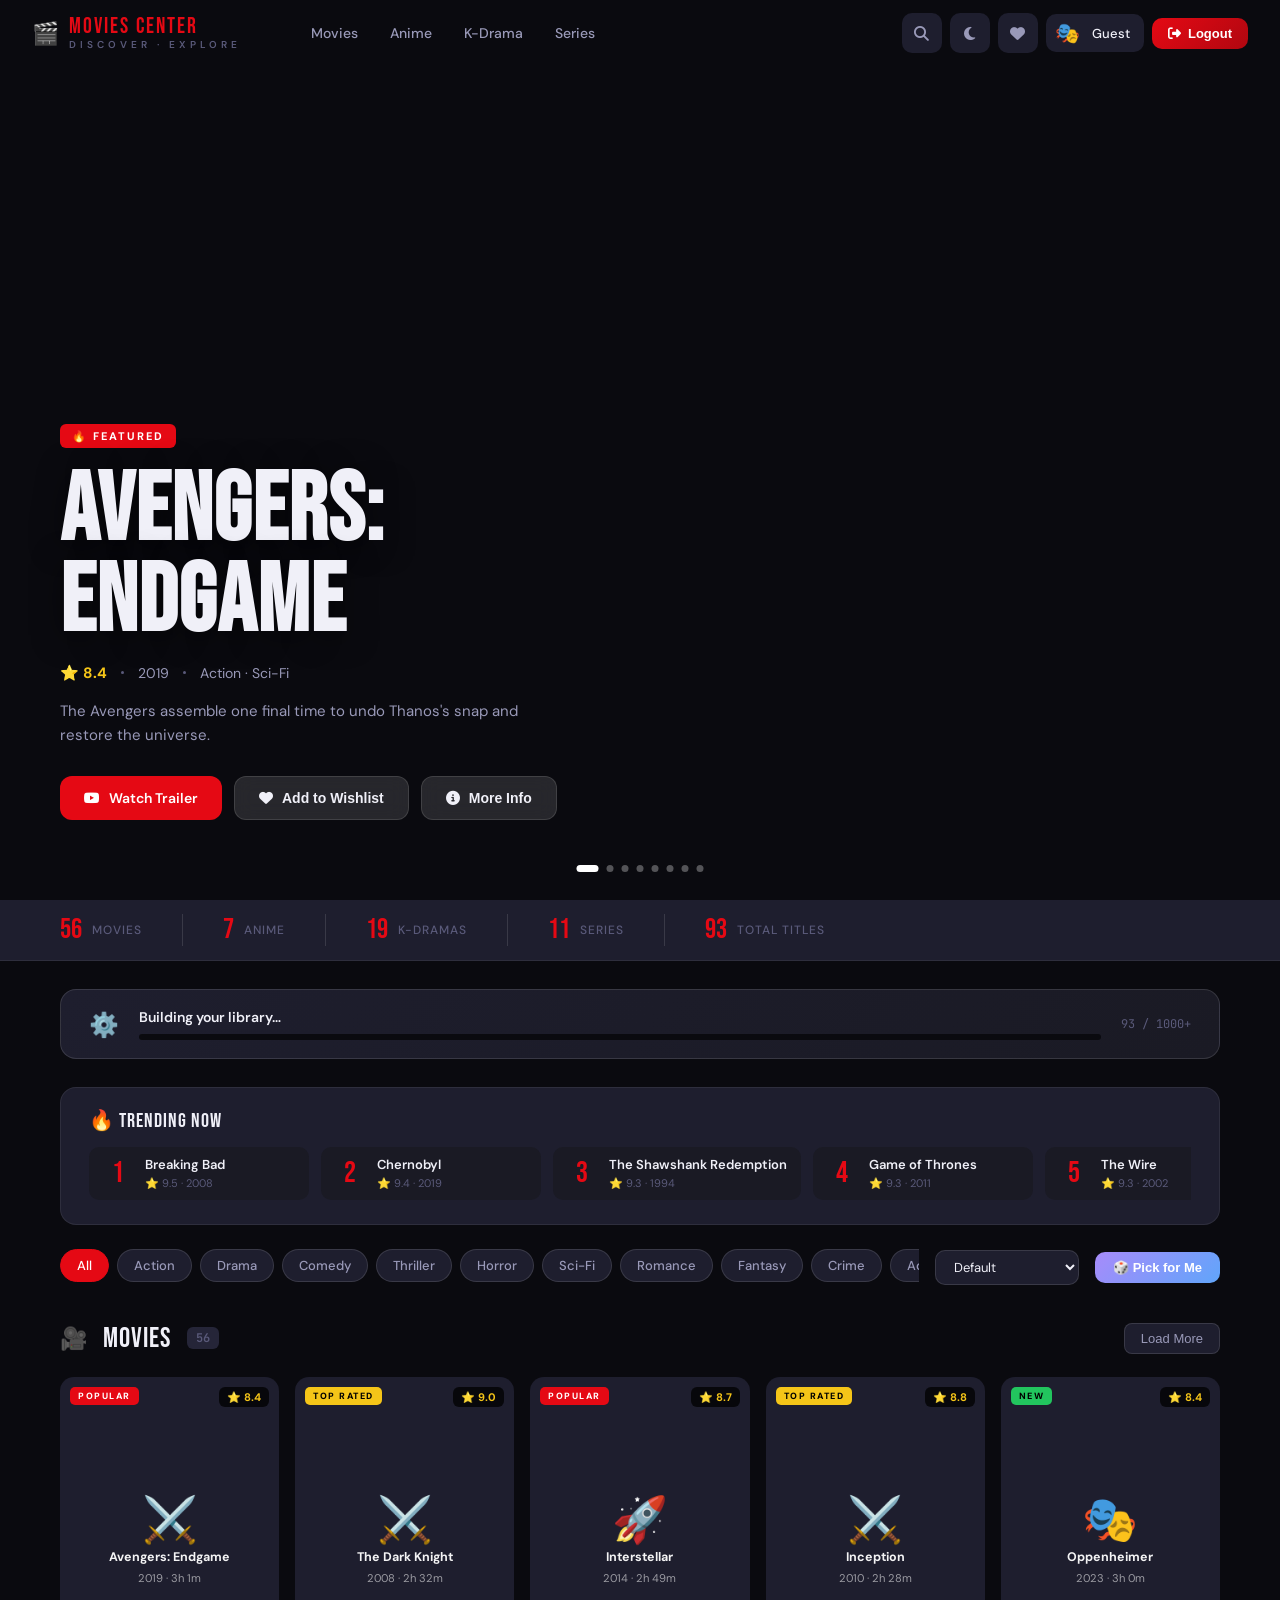
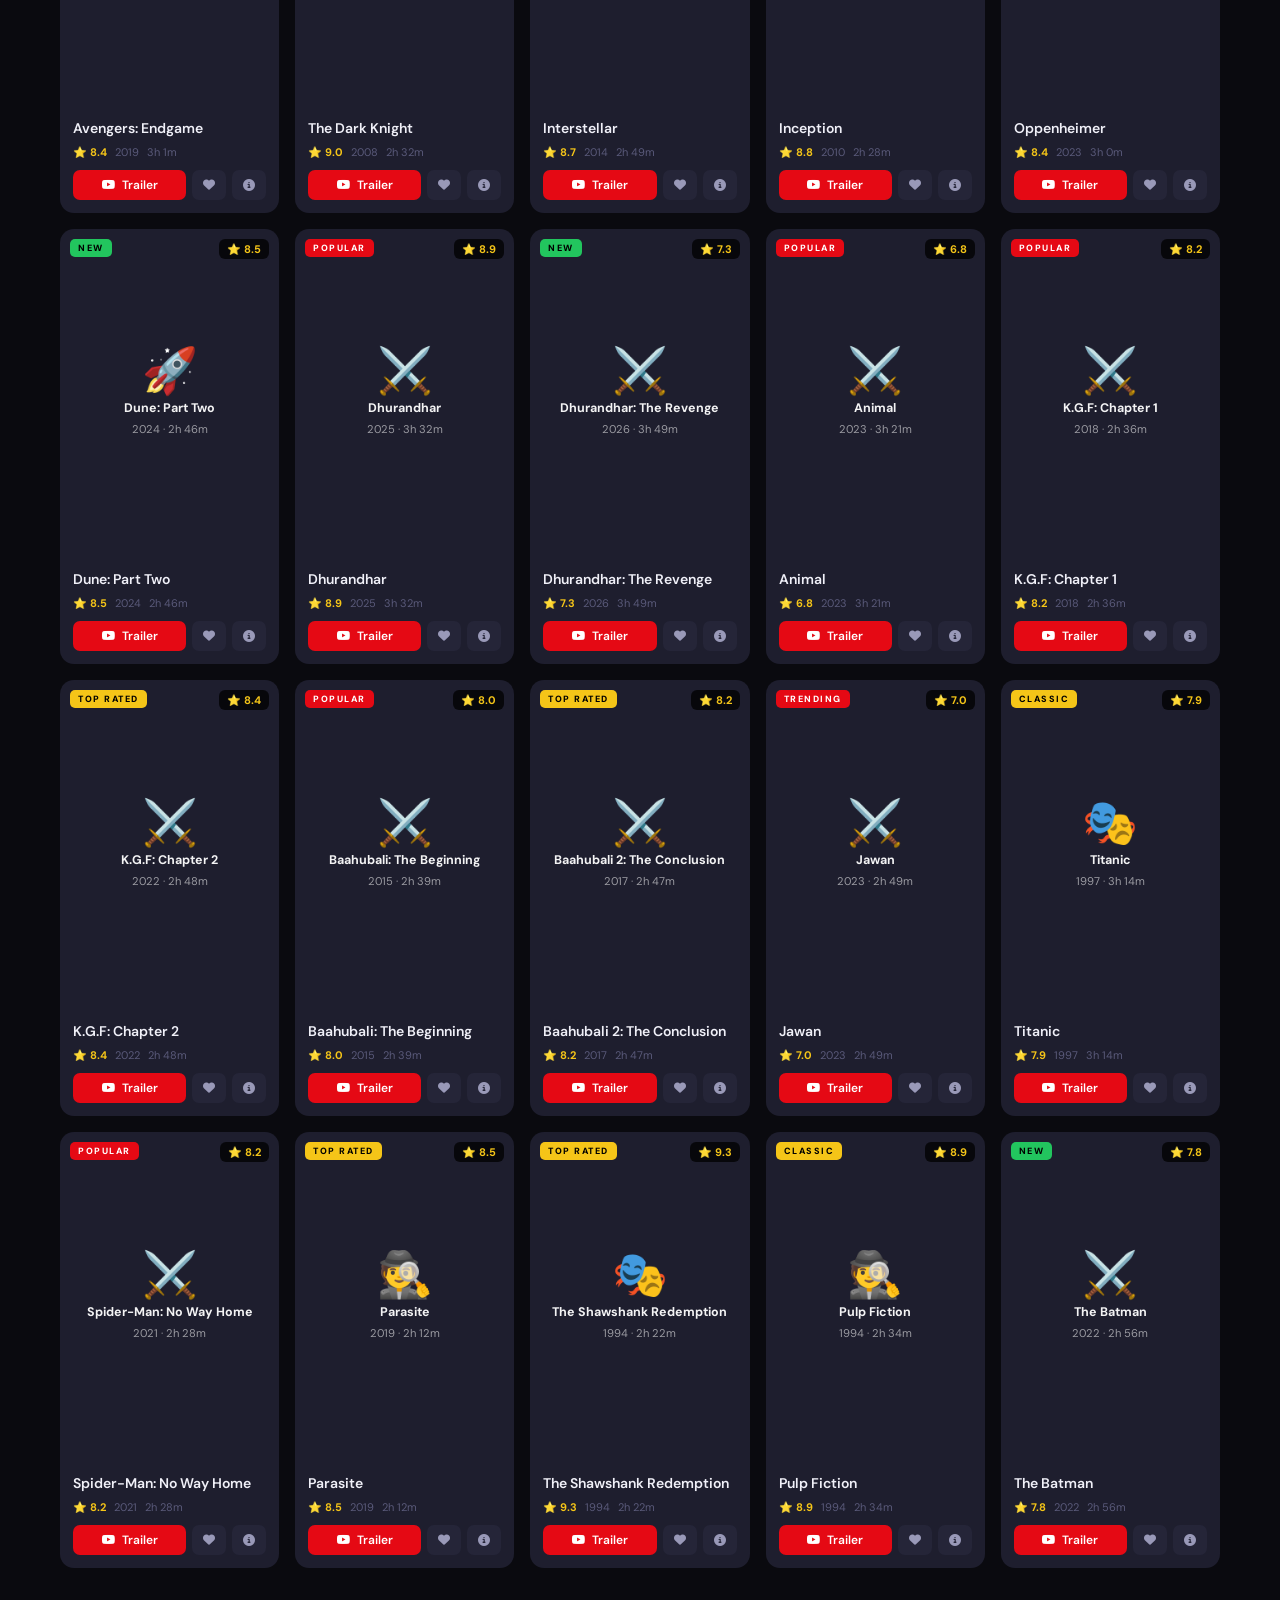
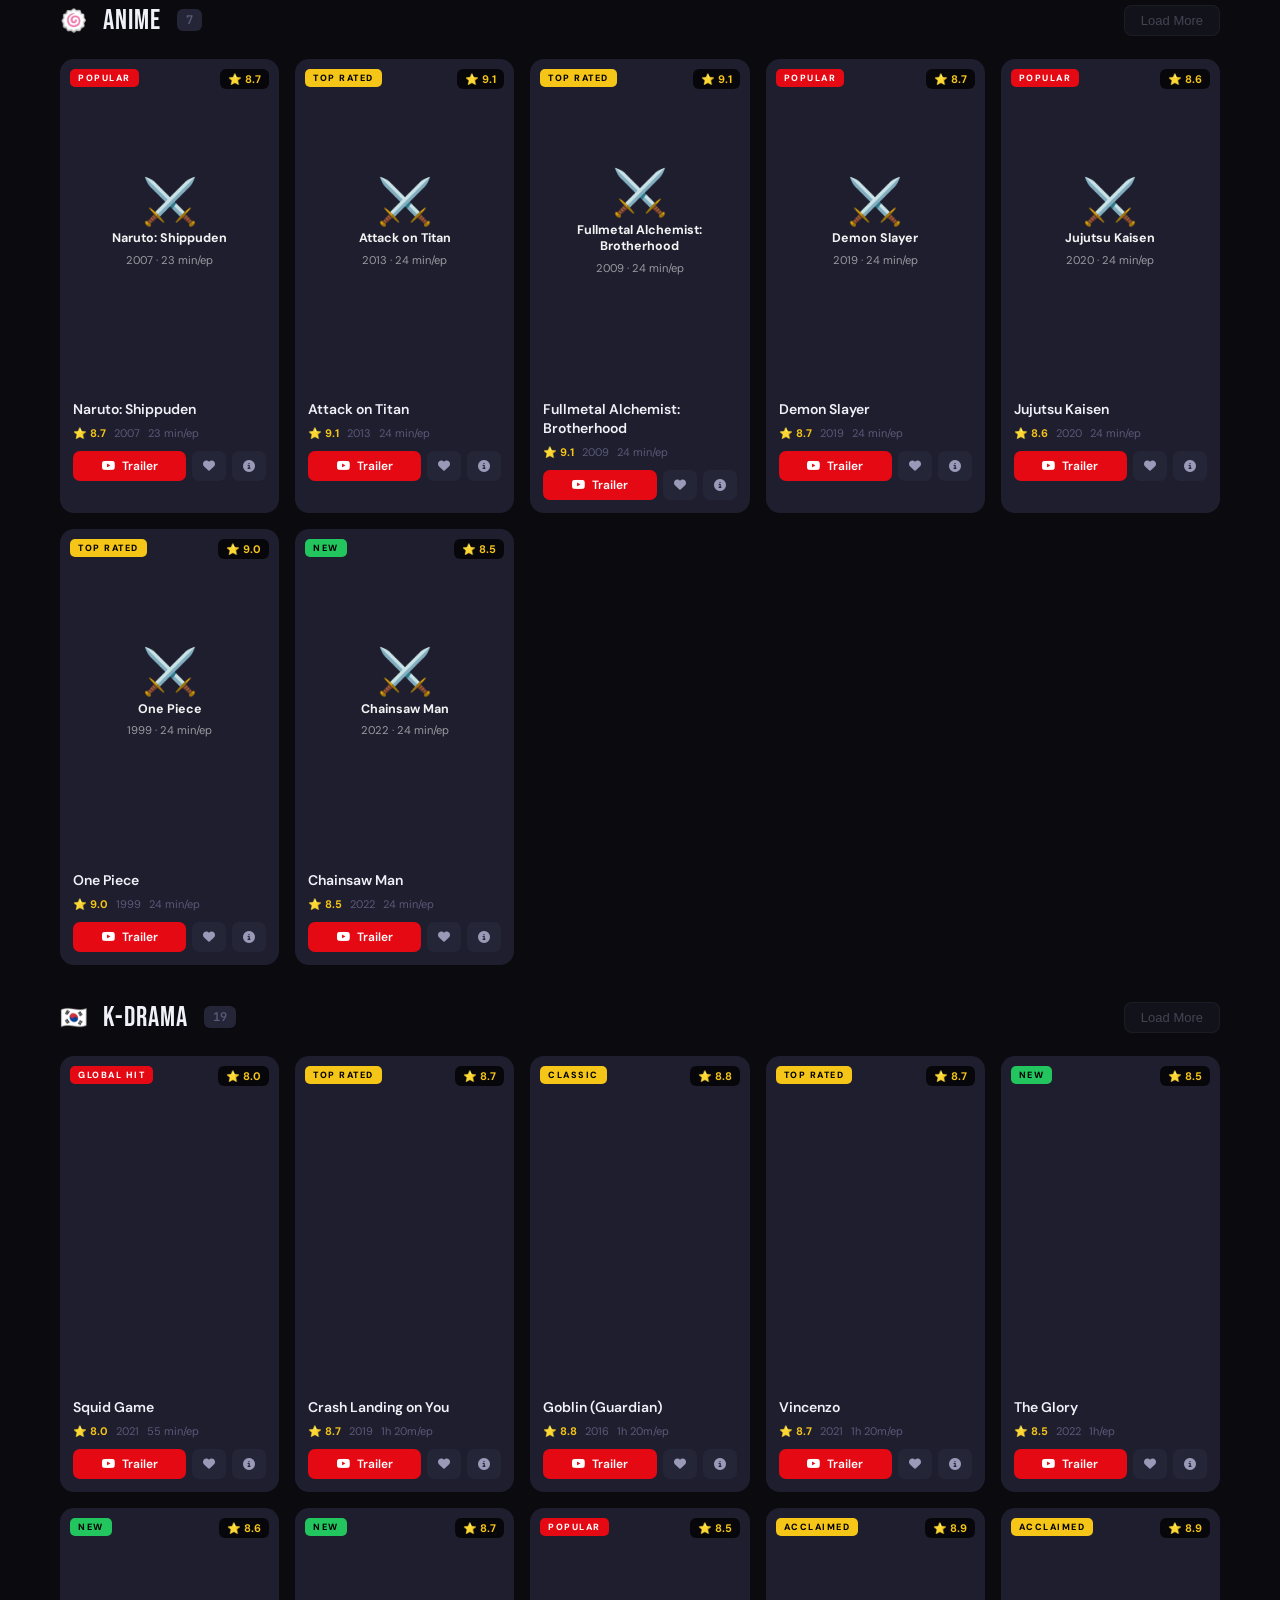
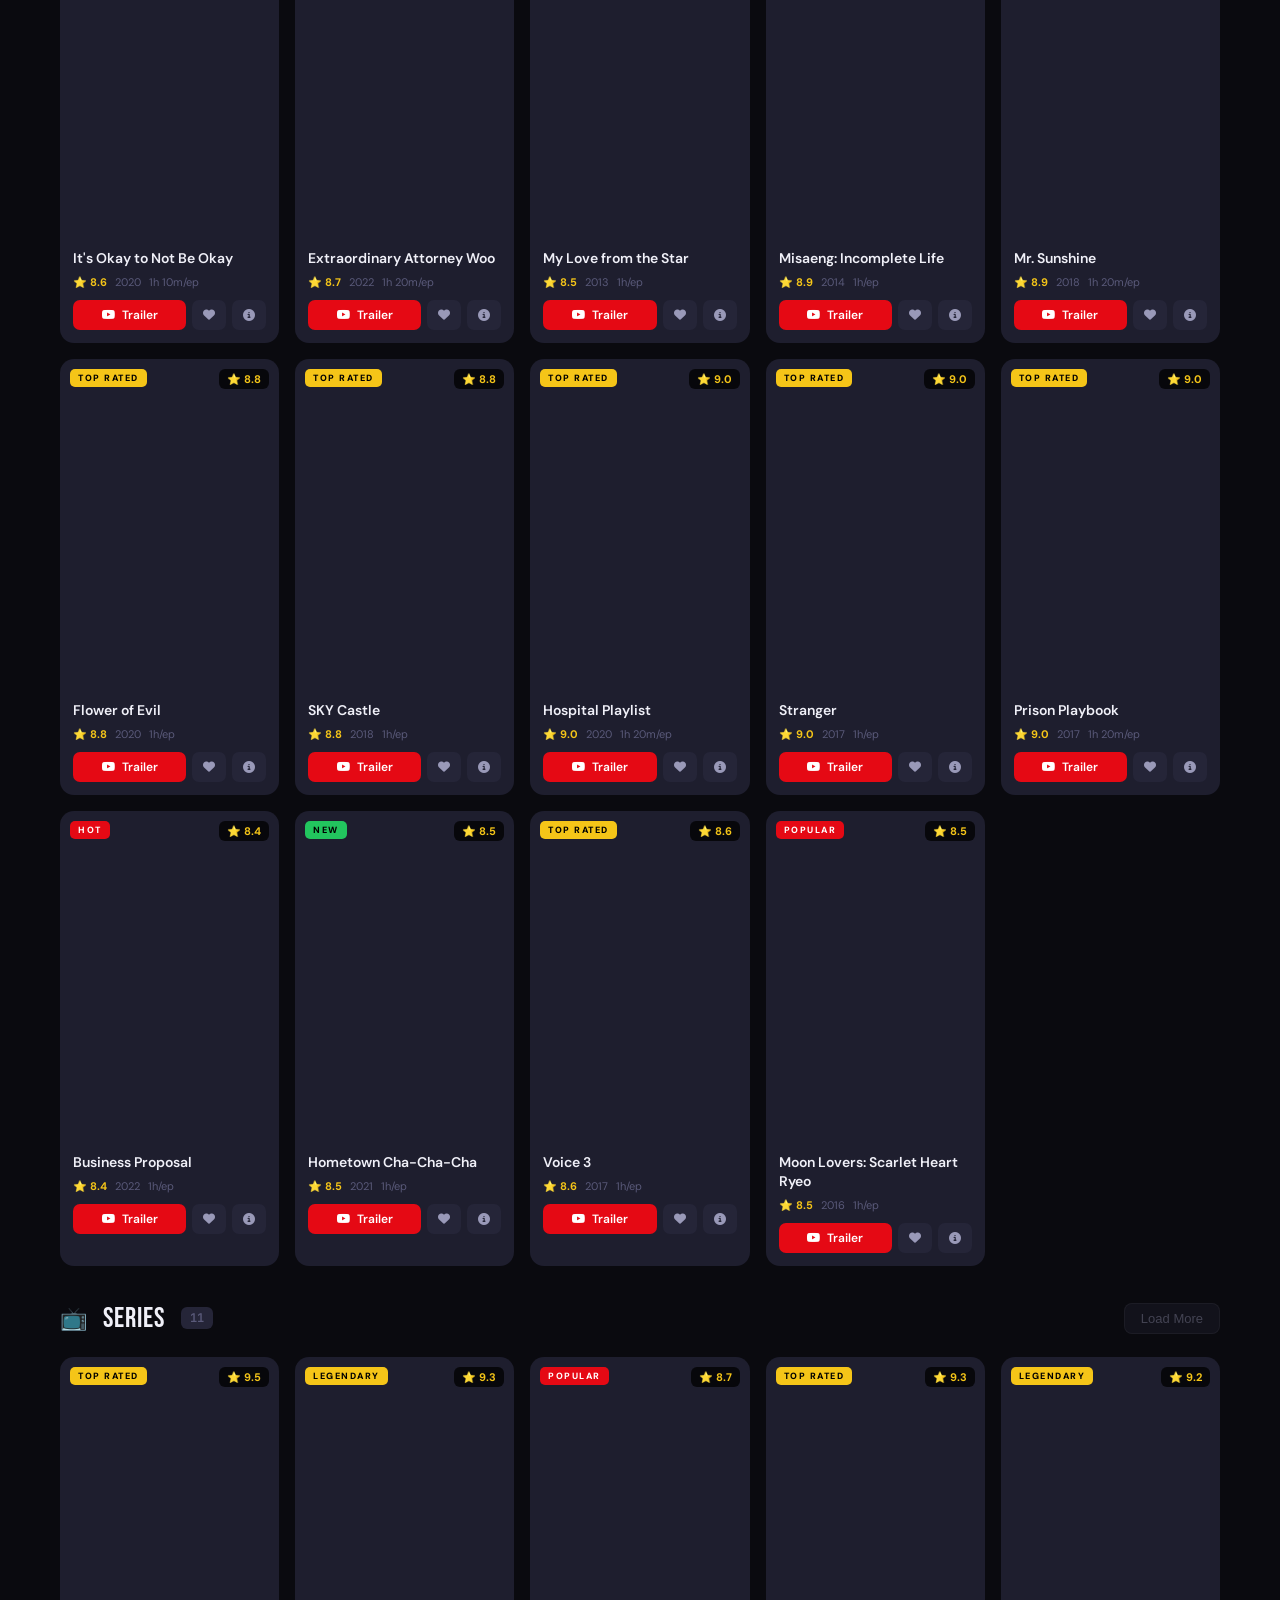
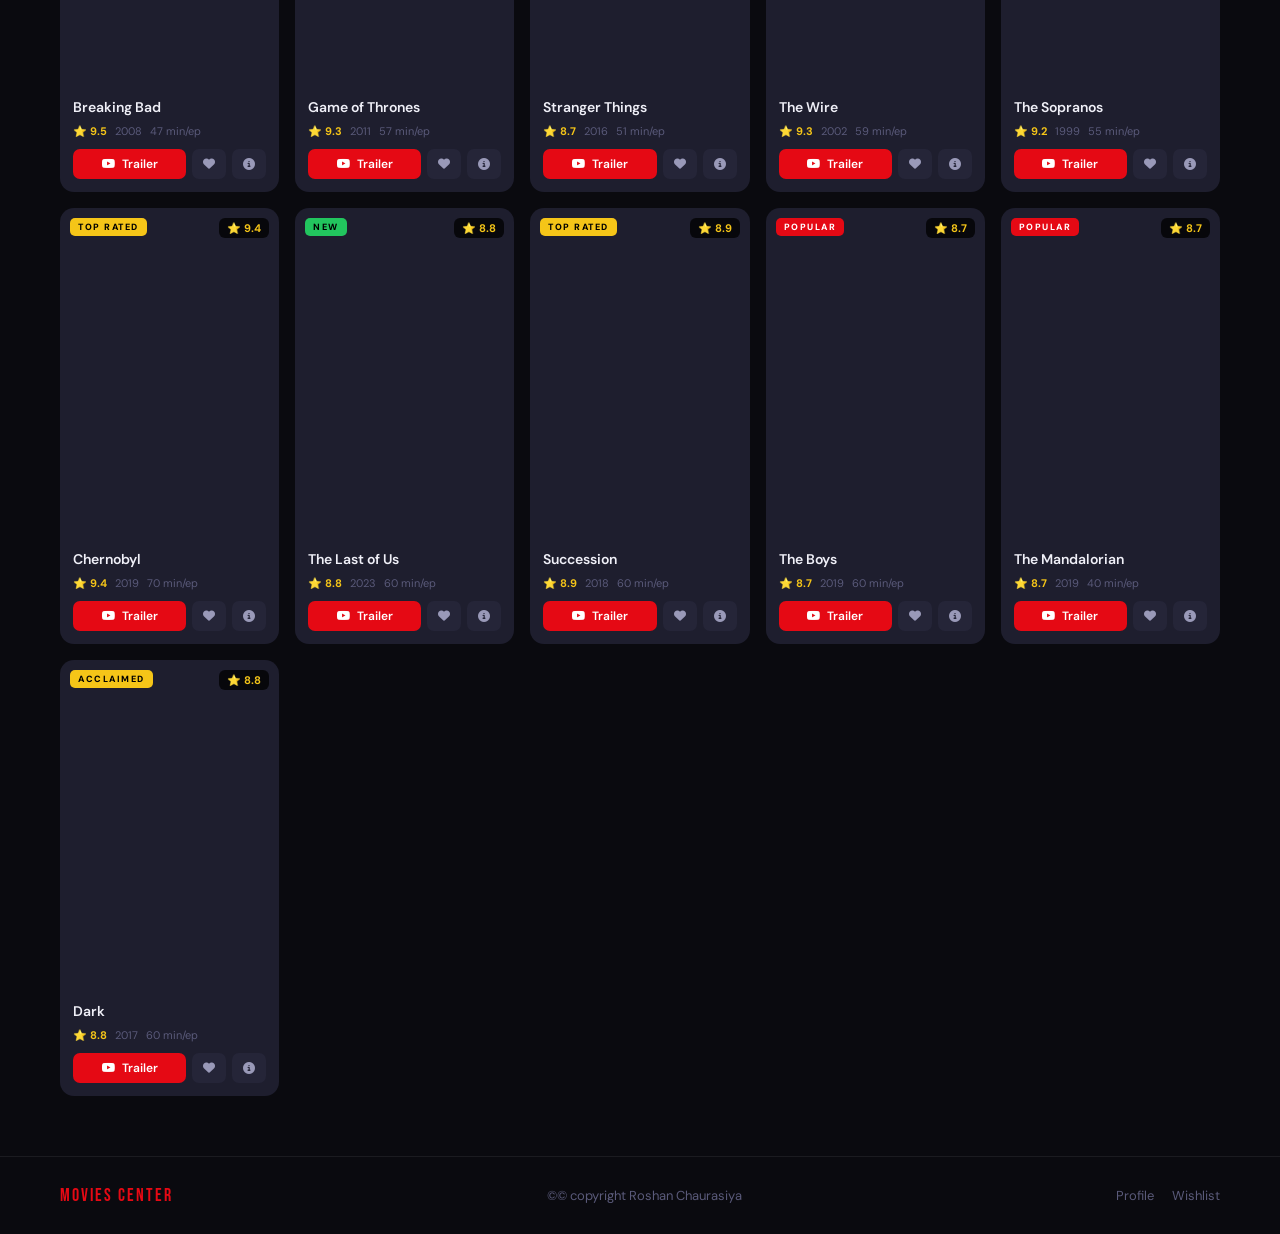
==== commit 48781a9a: "Add files via upload" ====
--- a/home.html
+++ b/home.html
@@ -1,4 +1,4 @@
-<!DOCTYPE html>
+        <!DOCTYPE html>
 <html lang="en">
 <head>
 <meta charset="UTF-8"/>
@@ -106,7 +106,7 @@
 <!-- ══ CONTROLS ══ -->
 <div class="controls-bar">
   <div class="genre-bar" id="genreBar"></div>
-  <select class="sort-select" id="sortSel" onchange="renderAll()">
+  <select class="sort-select" id="sortSel" onchange="renderAll()" title="Sort titles">
     <option value="default">Default</option>
     <option value="rating">⭐ Rating</option>
     <option value="year-new">🆕 Newest First</option>
@@ -123,7 +123,7 @@
     <span id="srchCount"></span>
   </div>
   <div class="srch-grid" id="srchGrid"></div>
-  <div class="srch-empty" id="srchEmpty" style="display:none"><i class="fa-solid fa-film"></i>No results found</div>
+  <div class="srch-empty" id="srchEmpty"><i class="fa-solid fa-film"></i>No results found</div>
 </div>
 
 <!-- ══ SECTIONS ══ -->
@@ -185,7 +185,7 @@
 <!-- ══ INFO MODAL ══ -->
 <div class="modal-bg" id="infoBg">
   <div class="modal-box">
-    <button class="modal-close" onclick="closeModal('infoBg')"><i class="fa-solid fa-xmark"></i></button>
+    <button class="modal-close" type="button" onclick="closeModal('infoBg')" title="Close"><i class="fa-solid fa-xmark"></i></button>
     <div class="info-hero" id="infoHero"></div>
     <div class="info-body">
       <div class="info-top">
@@ -203,8 +203,9 @@
         <a class="ia-btn ia-trailer" id="infoTrailerBtn" href="#" target="_blank" rel="noopener"><i class="fa-brands fa-youtube"></i> Watch Trailer</a>
         <button class="ia-btn ia-wl" id="infoWlBtn" onclick="infoWlToggle()"><i class="fa-solid fa-heart"></i> Add to Wishlist</button>
       </div>
-      <div class="info-embed" id="infoEmbed" style="display:none">
-        <iframe id="embedFrame" src="" width="100%" height="500" frameborder="0" allowfullscreen sandbox="allow-scripts allow-same-origin"></iframe>
+      <div class="info-embed" id="infoEmbed">
+        <!-- Embed player: uses TMDb IDs to load from vidking.net (first episode/season for TV shows) -->
+        <iframe id="embedFrame" src="" width="100%" height="500" frameborder="0" allowfullscreen sandbox="allow-scripts allow-same-origin" title="Video player"></iframe>
       </div>
       <div class="info-similar" id="infoSimilar">
         <div class="info-similar-title">Similar Titles</div>
@@ -217,10 +218,10 @@
 <!-- ══ WISHLIST MODAL ══ -->
 <div class="modal-bg" id="wlModal">
   <div class="modal-box">
-    <button class="modal-close" onclick="closeModal('wlModal')"><i class="fa-solid fa-xmark"></i></button>
-    <div style="padding:28px 32px 32px;">
+    <button class="modal-close" onclick="closeModal('wlModal')" title="Close"><i class="fa-solid fa-xmark"></i></button>
+    <div class="wl-content">
       <div class="wl-hdr">
-        <span style="font-size:24px;">💖</span>
+        <span class="wl-hdr-icon">💖</span>
         <span class="wl-title">My Wishlist</span>
         <button class="clear-wl-btn" onclick="clearAllWishlist()">Clear All</button>
       </div>
@@ -237,7 +238,7 @@
 <!-- ══ PROFILE MODAL ══ -->
 <div class="modal-bg" id="profBg">
   <div class="modal-box prof-modal">
-    <button class="modal-close" onclick="closeModal('profBg')" style="float:right;position:relative;top:0;right:0;margin:0 0 12px 0;"><i class="fa-solid fa-xmark"></i></button>
+    <button class="modal-close" type="button" onclick="closeModal('profBg')" title="Close"><i class="fa-solid fa-xmark"></i></button>
     <div class="prof-title">My Profile</div>
     <span class="prof-av-big" id="bigAv">🎭</span>
     <div class="av-grid" id="avGrid"></div>
